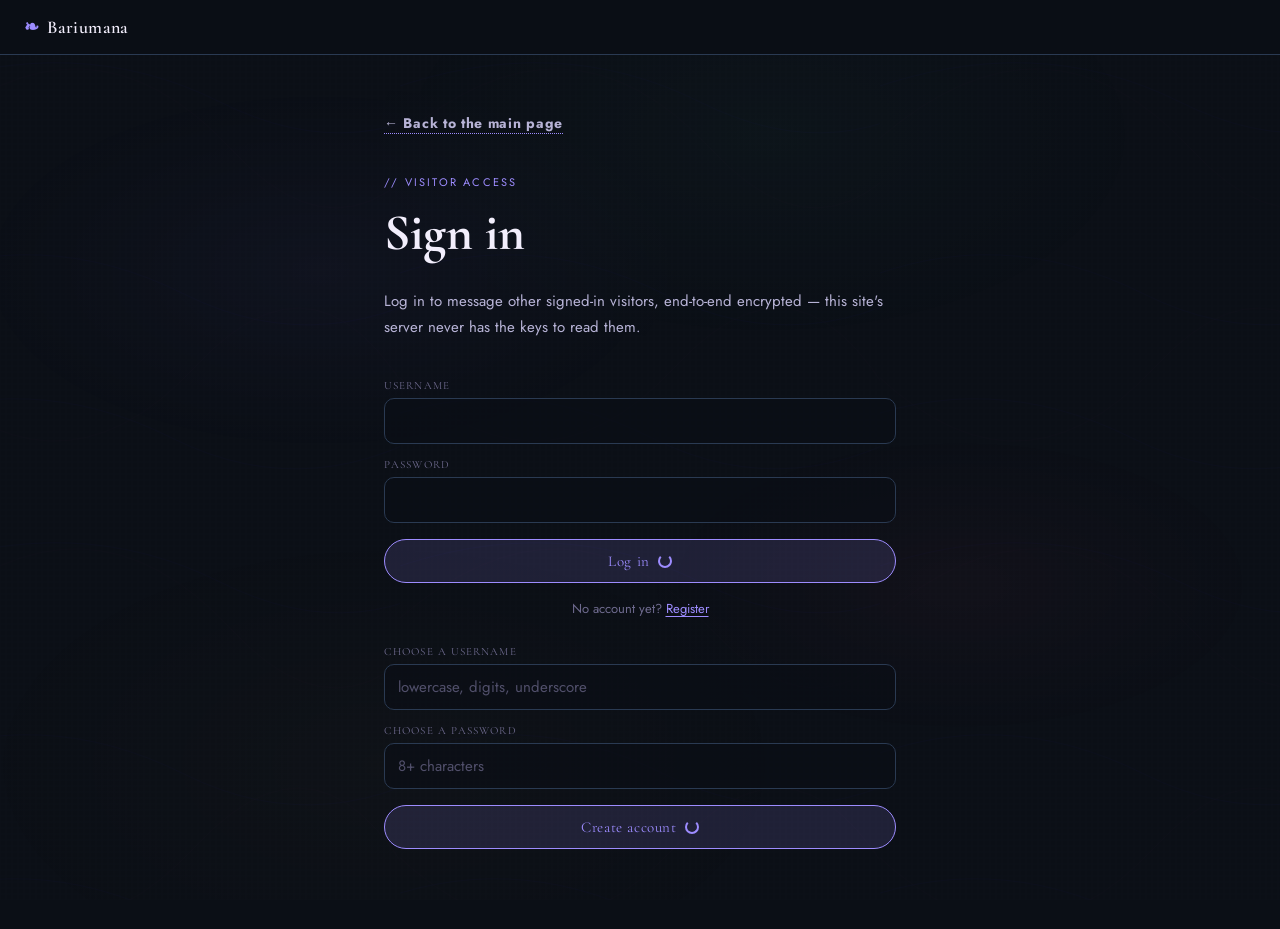
==== account/index.html @ 493b8632 "0.0.50 Substantial changes in website structure" ====
<!DOCTYPE html>
<html lang="en">
<head>
<meta charset="UTF-8">
<meta name="viewport" content="width=device-width, initial-scale=1.0">
<title>:: Account &amp; Messages — Bariumana</title>
<meta name="description" content="Sign in to send end-to-end encrypted messages on Bariumana.">
<link rel="icon" type="image/svg+xml" href="/flag.svg">
<link rel="preconnect" href="https://fonts.googleapis.com">
<link rel="preconnect" href="https://fonts.gstatic.com" crossorigin>
<link href="https://fonts.googleapis.com/css2?family=Cormorant+Garamond:ital,wght@0,400;0,500;0,600;1,400;1,500&family=Jost:ital,wght@0,300;0,400;0,500;1,300;1,400&display=swap" rel="stylesheet" media="print" onload="this.media='all'">
<noscript><link href="https://fonts.googleapis.com/css2?family=Cormorant+Garamond:ital,wght@0,400;0,500;0,600;1,400;1,500&family=Jost:ital,wght@0,300;0,400;0,500;1,300;1,400&display=swap" rel="stylesheet"></noscript>
<link rel="stylesheet" href="/style.css">
<link rel="stylesheet" href="/topic-page.css">
<link rel="stylesheet" href="account-page.css">
</head>
<body class="topic-page-body">

<header class="topic-header">
  <a href="/" class="topic-header-brand">
    <span class="brand-glyph">❧</span>
    <span class="brand-text">Bariumana</span>
  </a>
</header>

<main class="topic-page-main account-page-main">

  <a href="/" class="back-to-main-link">← Back to the main page</a>

  <div class="account-view-wrap">

    <div id="loggedOutView" class="account-view">
      <div class="account-view-head">
        <div class="content-eyebrow">// visitor access</div>
        <h1 class="topic-page-title" style="border-bottom:none;padding-bottom:0;">Sign in</h1>
        <p class="game-desc">Log in to message other signed-in visitors, end-to-end encrypted — this site's server never has the keys to read them.</p>
      </div>

      <form id="loginForm" class="account-form">
        <div class="account-field">
          <label class="account-label" for="loginUsername">Username</label>
          <input id="loginUsername" class="account-input" type="text" autocomplete="username" required>
        </div>
        <div class="account-field">
          <label class="account-label" for="loginPassword">Password</label>
          <input id="loginPassword" class="account-input" type="password" autocomplete="current-password" required>
        </div>
        <button type="submit" class="game-btn account-btn-block">
          <span class="btn-label">Log in</span>
          <span class="btn-spinner" hidden></span>
        </button>
      </form>

      <p class="account-switch">No account yet? <button id="showRegister" class="account-link">Register</button></p>

      <form id="registerForm" class="account-form" hidden>
        <div class="account-field">
          <label class="account-label" for="registerUsername">Choose a username</label>
          <input id="registerUsername" class="account-input" type="text" autocomplete="username" pattern="[a-z0-9_]{3,24}" required placeholder="lowercase, digits, underscore">
        </div>
        <div class="account-field">
          <label class="account-label" for="registerPassword">Choose a password</label>
          <input id="registerPassword" class="account-input" type="password" autocomplete="new-password" minlength="8" required placeholder="8+ characters">
        </div>
        <button type="submit" class="game-btn account-btn-block">
          <span class="btn-label">Create account</span>
          <span class="btn-spinner" hidden></span>
        </button>
      </form>
      <p class="account-switch" id="showLoginWrap" hidden>Already registered? <button id="showLogin" class="account-link">Log in</button></p>

      <p id="accountError" class="account-alert" hidden></p>
    </div>

    <div id="loggedInView" class="account-view" hidden>
      <div class="account-view-head account-view-head--row">
        <div>
          <div class="content-eyebrow">// signed in as <span id="whoami"></span></div>
          <h1 class="topic-page-title" style="border-bottom:none;padding-bottom:0;">Messages</h1>
        </div>
        <button id="logoutBtn" class="account-link account-logout">Log out</button>
      </div>

      <div class="chat-compose">
        <div class="account-field">
          <label class="account-label" for="chatTo">To</label>
          <div class="chat-to-wrap">
            <input id="chatTo" class="account-input" type="text" placeholder="their username" autocomplete="off" list="knownUsersList">
            <span id="chatToStatus" class="chat-to-status" aria-live="polite"></span>
          </div>
          <datalist id="knownUsersList"></datalist>
        </div>
        <div class="account-field">
          <label class="account-label" for="chatText">Message</label>
          <textarea id="chatText" class="account-input chat-textarea" rows="3" placeholder="Encrypted before it leaves your browser…"></textarea>
        </div>
        <button id="chatSendBtn" class="game-btn account-btn-block">
          <span class="btn-label">Send, encrypted</span>
          <span class="btn-spinner" hidden></span>
        </button>
        <p id="chatError" class="account-alert" hidden></p>
      </div>

      <div class="chat-log-wrap">
        <div class="content-eyebrow chat-log-head">
          <span>// inbox</span>
          <span id="chatLogEmpty" class="chat-log-empty-tag" hidden>nothing yet</span>
        </div>
        <ul id="chatLog" class="chat-log"></ul>
      </div>
    </div>

  </div>
</main>

<script src="/auth-chat.js" defer></script>
<script src="account-page.js" defer></script>
</body>
</html>
---- style.css ----
/* =========================================================
BARIUMANA — dreamscape index
Tokens — glacial / bioluminescent / volcanic-night palette
bg-0    #0b0f16   deep glacial night (near-black indigo)
bg-1    #121a26   frozen basalt panel
bg-2    #1a2536   raised surface / lagoon
line    #2a3a52   faint ice-vein line
iris    #9d8cff   primary accent — violet iris / bioluminescence
coral   #ff8fb1   secondary accent — volcanic coral bloom
kelp    #6fe3c4   tertiary accent — kelp / arctic teal
amber   #ffd27a   category: science — geyser amber
bloom   #ff6f9c   category: creative — deep coral bloom
ink-0   #f2eefc   moon-milk (primary text)
ink-1   #b7b3d6   dusk lilac (secondary text)
ink-2   #6f6c8c   drifting fog (muted text)
font display: 'Cormorant Garamond', Georgia, serif — soft, elongated, painterly
font body:    'Jost', 'Nunito Sans', sans-serif — airy, rounded, whispering
========================================================= */
:root {
  --bg-0: #0b0f16;
  --bg-1: #121a26;
  --bg-2: #1a2536;
  --line: #2a3a52;
  --ochre: #9d8cff;
  --rose: #ff8fb1;
  --sage: #6fe3c4;
  --gold: #ffd27a;
  --terra: #ff6f9c;
  --ink-0: #f2eefc;
  --ink-1: #b7b3d6;
  --ink-2: #6f6b8f;
  --disp: 'Cormorant Garamond', 'Playfair Display', Georgia, serif;
  --body: 'Jost', 'Nunito Sans', -apple-system, sans-serif;
}

* { box-sizing: border-box; }
html { color-scheme: dark; }
body {
  margin: 0;
  min-height: 100vh;
  background: var(--bg-0);
  color: var(--ink-0);
  font-family: var(--body);
  overflow-x: hidden;
  position: relative;
  background-image:
    radial-gradient(ellipse 60% 45% at 15% 8%, rgba(157,140,255,0.14), transparent 60%),
    radial-gradient(ellipse 55% 40% at 88% 18%, rgba(255,143,177,0.10), transparent 60%),
    radial-gradient(ellipse 80% 55% at 50% 100%, rgba(63,224,208,0.22), transparent 65%),
    radial-gradient(ellipse 60% 30% at 20% 100%, rgba(111,227,196,0.16), transparent 60%),
    radial-gradient(ellipse 60% 30% at 80% 100%, rgba(93,200,255,0.14), transparent 60%),
    url("data:image/svg+xml,%3Csvg viewBox='0 0 200 200' xmlns='http://www.w3.org/2000/svg'%3E%3Cfilter id='noiseFilter'%3E%3CfeTurbulence type='fractalNoise' baseFrequency='0.65' numOctaves='3' stitchTiles='stitch'/%3E%3C/filter%3E%3Crect width='100%25' height='100%25' filter='url(%23noiseFilter)' opacity='0.05'/%3E%3C/svg%3E");
  background-attachment: fixed;
  animation: aurora-drift 40s ease-in-out infinite alternate;
}

/* Dreamy textile texture — layered behind all content, like light
   passing through woven, embroidered cloth. Kept as separate fixed
   pseudo-elements so it never interferes with layout or interaction. */
body::before {
  content: "";
  position: fixed;
  inset: 0;
  z-index: 0;
  pointer-events: none;
  opacity: 0.5;
  mix-blend-mode: soft-light;
  background-image:
    /* woven linen threads */
    repeating-linear-gradient(90deg, rgba(242,238,252,0.05) 0px, rgba(242,238,252,0.05) 1px, transparent 1px, transparent 5px),
    repeating-linear-gradient(0deg, rgba(242,238,252,0.04) 0px, rgba(242,238,252,0.04) 1px, transparent 1px, transparent 5px),
    /* embroidered thread-like organic curves */
    url("data:image/svg+xml,%3Csvg xmlns='http://www.w3.org/2000/svg' viewBox='0 0 400 400'%3E%3Cg fill='none' stroke='%239d8cff' stroke-width='0.6' opacity='0.35'%3E%3Cpath d='M-20 60 Q100 10 220 70 T460 50'/%3E%3Cpath d='M-30 180 Q90 130 210 190 T450 170'/%3E%3Cpath d='M-10 300 Q130 250 250 310 T470 290'/%3E%3C/g%3E%3Cg fill='none' stroke='%23ff8fb1' stroke-width='0.5' opacity='0.3'%3E%3Cpath d='M-20 120 Q110 260 230 130 T440 220'/%3E%3Cpath d='M0 340 Q140 220 260 350 T480 260'/%3E%3C/g%3E%3C/svg%3E");
  background-size: 6px 6px, 6px 6px, 480px 480px;
  background-position: 0 0, 0 0, center;
}

/* soft painterly veils — like dye bleeding through fabric */
body::after {
  content: "";
  position: fixed;
  inset: 0;
  z-index: 0;
  pointer-events: none;
  opacity: 0.55;
  background-image:
    radial-gradient(ellipse 40% 30% at 25% 30%, rgba(157,140,255,0.07), transparent 70%),
    radial-gradient(ellipse 35% 25% at 75% 65%, rgba(255,111,156,0.06), transparent 70%),
    radial-gradient(ellipse 45% 35% at 60% 15%, rgba(111,227,196,0.05), transparent 70%),
    radial-gradient(ellipse 50% 40% at 30% 85%, rgba(255,210,122,0.04), transparent 70%);
  background-attachment: fixed;
  animation: veil-drift 70s ease-in-out infinite alternate;
}

@keyframes aurora-drift {
  0%   { background-position: 0% 0%, 100% 0%, 50% 100%, 0 0; }
  100% { background-position: 4% 3%, 96% 4%, 54% 96%, 0 0; }
}

@keyframes veil-drift {
  0%   { transform: translate(0%, 0%) scale(1); }
  100% { transform: translate(-2%, 2%) scale(1.04); }
}

/* ---------------------------------------------------------
Aurora Borealis Scene — stars, hill silhouette, moon, drifting
northern lights. Fixed full-viewport, sits behind all content.
--------------------------------------------------------- */
.scene {
  position: fixed;
  inset: 0;
  z-index: 0;
  overflow: hidden;
  pointer-events: none;
  contain: strict;
}

.scene .star {
  --hue: 250;
  border-radius: 50%;
  background: hsl(var(--hue), 90%, 85%);
  box-shadow: 0 0 5px 1px hsl(var(--hue), 100%, 85%);
  height: calc(var(--size, 2) * 1px);
  width: calc(var(--size, 2) * 1px);
  position: absolute;
  left: calc(var(--x, 0) * 1%);
  top: calc(var(--y, 0) * 1%);
  opacity: 0.6;
  animation: aurora-flicker calc(var(--duration, 2) * 1s) calc(var(--delay, 4) * 1s) infinite steps(1);
}

/* ---------------------------------------------------------
Bioluminescent beach — replaces the old hill silhouette with a
believable shoreline: wet sand, a curling wave edge (SVG), pale
foam lace, and glowing plankton that flicker along the waterline
the way real bioluminescent algae does when the surf disturbs it.
--------------------------------------------------------- */
/* ---------------------------------------------------------
Palm silhouettes — procedurally drawn trunk + fronds (SVG,
generated per-tree in JS), placed low along both edges so
they read against the horizon like the reference photo.
--------------------------------------------------------- */
.scene .palms {
  position: absolute;
  inset: 0;
  pointer-events: none;
}
.scene .palm {
  position: absolute;
  bottom: 20vmin;
  transform-origin: bottom center;
  opacity: 0.94;
  filter: brightness(0) saturate(100%);
}
.scene .palm svg {
  width: 100%;
  height: 100%;
  display: block;
  overflow: visible;
}

@media (max-width: 768px) {
  .scene .palm { bottom: 17vmin; opacity: 0.9; }
}

/* ---------------------------------------------------------
Ocean wave-glow — short glowing arcs drifting in the dark water
above the shoreline, echoing distant breaking bioluminescent
crests the way they read in long-exposure night photography.
--------------------------------------------------------- */
.scene .ocean-wave {
  position: absolute;
  left: calc(var(--owx, 0) * 1%);
  bottom: calc(24vmin + (var(--owy, 0) * 1vmin) + 2vmin);
  width: calc(var(--owwidth, 30) * 1%);
  height: 2px;
  border-radius: 50%;
  background: linear-gradient(90deg,
    transparent 0%,
    rgba(80,230,255,0.5) 25%,
    rgba(130,255,230,0.75) 50%,
    rgba(80,230,255,0.45) 75%,
    transparent 100%);
  filter: blur(2px);
  opacity: 0;
  animation: ocean-wave-roll calc(var(--owduration, 7) * 1s) ease-in calc(var(--owdelay, 0) * 1s) infinite;
}

@keyframes ocean-wave-roll {
  0%   { opacity: 0; transform: translateY(-6px) scaleX(0.85); }
  10%  { opacity: 0.85; }
  55%  { opacity: 0.55; }
  100% { opacity: 0; transform: translateY(8px) scaleX(1.05); }
}

@media (prefers-reduced-motion: reduce) {
  .scene .ocean-wave { animation: none; opacity: 0.4; }
}

.scene .beach {
  position: absolute;
  left: 0;
  right: 0;
  bottom: -2vmin;
  height: 24vmin;
  min-height: 130px;
}

/* dry-to-wet sand gradient, faintly warm so it reads as sand and
   not just "dark", with a cool waterline where it meets the surf */
.scene .beach-sand {
  position: absolute;
  inset: 0;
  background:
    linear-gradient(180deg,
      transparent 0%,
      rgba(20,26,24,0.55) 22%,
      rgba(18,24,22,0.88) 55%,
      rgba(12,17,18,0.97) 100%),
    linear-gradient(180deg,
      rgba(80,70,55,0.10) 0%,
      rgba(50,46,40,0.06) 30%,
      transparent 60%);
}

/* the curling wave edge itself, drawn as a wavy SVG line so it has
   an actual natural silhouette rather than a straight gradient band */
.scene .beach-wave {
  position: absolute;
  left: -2%;
  right: -2%;
  top: 8vmin;
  height: 9vmin;
  min-height: 46px;
}
.scene .beach-wave svg {
  width: 100%;
  height: 100%;
  display: block;
}

/* soft glow sitting right along the waterline — where bioluminescence
   concentrates as waves break and agitate the plankton */
.scene .beach-glow {
  position: absolute;
  left: -5%;
  right: -5%;
  top: 9.5vmin;
  height: 8vmin;
  background:
    radial-gradient(ellipse 18% 100% at 10% 40%, rgba(80,255,220,0.30), transparent 75%),
    radial-gradient(ellipse 22% 100% at 32% 55%, rgba(60,235,255,0.24), transparent 75%),
    radial-gradient(ellipse 16% 100% at 52% 35%, rgba(110,255,210,0.28), transparent 75%),
    radial-gradient(ellipse 20% 100% at 70% 50%, rgba(60,220,255,0.22), transparent 75%),
    radial-gradient(ellipse 18% 100% at 90% 40%, rgba(90,255,225,0.26), transparent 75%);
  filter: blur(5px);
  mix-blend-mode: screen;
  animation: surf-breathe 6s ease-in-out infinite alternate;
}

@keyframes surf-breathe {
  0%   { opacity: 0.55; transform: translateX(0) scaleY(1); }
  100% { opacity: 0.95; transform: translateX(1.5%) scaleY(1.15); }
}

/* individual glowing plankton flecks, scattered near the waterline.
   Each one gets randomized position/size/timing from JS so the
   sparkle pattern feels organic rather than tiled. */
.scene .plankton {
  position: absolute;
  left: calc(var(--px, 50) * 1%);
  top: calc(var(--py, 50) * 1%);
  width: calc(var(--psize, 2) * 1px);
  height: calc(var(--psize, 2) * 1px);
  border-radius: 50%;
  background: hsl(var(--phue, 165), 100%, 78%);
  box-shadow: 0 0 6px 1.5px hsla(var(--phue, 165), 100%, 70%, 0.9);
  opacity: 0;
  animation: plankton-glow calc(var(--pduration, 3) * 1s) ease-in-out calc(var(--pdelay, 0) * 1s) infinite;
  will-change: opacity, transform;
}

@keyframes plankton-glow {
  0%, 100% { opacity: 0; transform: scale(0.6); }
  15% { opacity: 0; }
  30% { opacity: var(--ppeak, 0.9); transform: scale(1); }
  55% { opacity: calc(var(--ppeak, 0.9) * 0.55); transform: scale(0.85); }
  75% { opacity: 0; transform: scale(0.6); }
}

/* faint receding foam lace, a second thin wavy line above the main
   wave edge, for the lacy trailing edge real surf leaves on sand */
.scene .beach-foam {
  position: absolute;
  left: -2%;
  right: -2%;
  top: 6.2vmin;
  height: 4vmin;
  min-height: 22px;
  opacity: 0.5;
}
.scene .beach-foam svg { width: 100%; height: 100%; display: block; }

@media (prefers-reduced-motion: reduce) {
  .scene .beach-glow { animation: none; opacity: 0.75; }
  .scene .plankton { animation: none; opacity: var(--ppeak, 0.6); }
}

@media (max-width: 768px) {
  .scene .beach { height: 20vmin; }
  .scene .beach-glow { filter: blur(3px); }
}

.scene .moon {
  height: 11vmin;
  width: 11vmin;
  max-height: 84px;
  max-width: 84px;
  min-height: 52px;
  min-width: 52px;
  position: absolute;
  left: 8vmin;
  top: 8vmin;
  border-radius: 50%;
  /* natural cratered moon, drawn with layered radial-gradients
     (no image request — keeps this scene dependency-free & fast) */
  background:
    radial-gradient(circle at 34% 30%, rgba(255,255,255,0.55) 0%, transparent 5%),
    radial-gradient(circle at 62% 44%, rgba(0,0,0,0.16) 0%, transparent 8%),
    radial-gradient(circle at 44% 62%, rgba(0,0,0,0.14) 0%, transparent 7%),
    radial-gradient(circle at 70% 66%, rgba(0,0,0,0.12) 0%, transparent 6%),
    radial-gradient(circle at 28% 55%, rgba(0,0,0,0.10) 0%, transparent 5%),
    radial-gradient(circle at 55% 22%, rgba(0,0,0,0.10) 0%, transparent 4%),
    radial-gradient(circle at 38% 38%, #f5f1ec 0%, #d8d2c6 55%, #b9b2a4 100%);
  box-shadow: 0 0 26px 6px rgba(245,241,236,0.22);
  opacity: 0.92;
}

.scene .lights {
  width: 200vmax;
  height: 100vmax;
  position: absolute;
  left: 50%;
  top: 0;
  transform: translate(-20%, -55%) rotate(30deg);
  display: flex;
  filter: blur(60px);
}

.scene .light {
  flex: 1;
  --color-one: hsla(var(--hue-1), 100%, 60%, var(--alpha-1));
  --color-two: hsla(var(--hue-2), 100%, 60%, var(--alpha-2));
  --color-three: hsla(var(--hue-3), 100%, 60%, var(--alpha-3));
  --up: calc(var(--y, 10) * 2vmax);
  --left: calc(var(--x, 2) * 2vmax);
  background-image: linear-gradient(0deg,
    transparent,
    var(--color-one) 10%,
    transparent,
    var(--color-two) 40%,
    transparent,
    var(--color-three) 60%);
  background-size: 100% 40vmax;
  background-position: center bottom;
  background-repeat: no-repeat;
  transform: translate(var(--left), var(--up)) scale(1);
  animation: aurora-shift calc(var(--duration, 8) * 1s) calc(var(--delay, 0) * -1s) infinite ease;
}

@keyframes aurora-shift {
  50% { transform: translate(0, 0) scale(1); }
}

@keyframes aurora-flicker {
  0%, 50%, 100% { transform: scale(1); }
  25% { transform: scale(0); }
}

/* ---------------------------------------------------------
Meteors — colorful, random-angle streaks that occasionally
cross the scene. Each one gets its own hue, angle, length,
speed and starting position via inline custom properties set
in JS (see spawnMeteor in script.js). */
.scene .meteor {
  position: absolute;
  top: calc(var(--my, 0) * 1%);
  left: calc(var(--mx, 0) * 1%);
  width: calc(var(--mlen, 140) * 1px);
  height: 2px;
  border-radius: 999px;
  background: linear-gradient(90deg,
    hsla(var(--mhue, 250), 95%, 75%, 0) 0%,
    hsla(var(--mhue, 250), 95%, 75%, 0.85) 55%,
    hsl(var(--mhue, 250), 100%, 88%) 100%);
  box-shadow: 0 0 6px 1px hsla(var(--mhue, 250), 100%, 75%, 0.55);
  transform: rotate(calc(var(--mangle, 35) * 1deg)) scaleX(0);
  transform-origin: right center;
  opacity: 0;
  animation: meteor-streak calc(var(--mduration, 1.4) * 1s) linear 1;
  will-change: transform, opacity;
}

.scene .meteor::after {
  content: "";
  position: absolute;
  right: 0;
  top: 50%;
  width: 4px;
  height: 4px;
  transform: translateY(-50%);
  border-radius: 50%;
  background: hsl(var(--mhue, 250), 100%, 90%);
  box-shadow: 0 0 8px 2px hsla(var(--mhue, 250), 100%, 80%, 0.9);
}

@keyframes meteor-streak {
  0%   { opacity: 0; transform: rotate(calc(var(--mangle, 35) * 1deg)) scaleX(0) translateX(0); }
  6%   { opacity: 1; }
  40%  { opacity: 1; transform: rotate(calc(var(--mangle, 35) * 1deg)) scaleX(1) translateX(calc(var(--mtravel, 60) * 1px)); }
  60%  { opacity: 0; transform: rotate(calc(var(--mangle, 35) * 1deg)) scaleX(1) translateX(calc((var(--mtravel, 60) + 50) * 1px)); }
  100% { opacity: 0; transform: rotate(calc(var(--mangle, 35) * 1deg)) scaleX(1) translateX(calc((var(--mtravel, 60) + 50) * 1px)); }
}

@media (prefers-reduced-motion: reduce) {
  .scene .meteor { display: none; }
}

@media (max-width: 768px) {
  .scene .moon { height: 9vmin; width: 9vmin; }
  .scene .lights { filter: blur(28px); }
  .scene .meteor { width: calc(var(--mlen, 140) * 0.7px); }
  /* lighter blur budget on phones: same shapes, cheaper GPU compositing */
  body::before, body::after { opacity: 0.35; }
}

/* keep real content above the texture layers */
.topbar, .nav-panel, .nav-scrim, main, .journal-log,
.oracle-wrap, .oracle-panel, .game-fab, .game-modal,
.content-scrim, .game-hud { position: relative; z-index: 1; }

::selection { background: var(--rose); color: var(--bg-0); }
a { color: var(--ochre); text-decoration: none; border-bottom: 1px dotted var(--ochre); transition: color 0.2s; }
a:hover { color: var(--gold); border-bottom: 1px solid var(--gold); }
button { font-family: inherit; cursor: pointer; }
:focus-visible {
  outline: 2px solid var(--ochre);
  outline-offset: 2px;
}

@media (prefers-reduced-motion: reduce){
  *, *::before, *::after {
    animation-duration: 0.01ms !important;
    animation-iteration-count: 1 !important;
    transition-duration: 0.01ms !important;
    scroll-behavior: auto !important;
  }
}

/* Remove tech scanlines and vignette */
.scanlines, .vignette { display: none; }

/* Elegant Topbar */
.back-to-main-link {
  display: inline-block;
  color: var(--ink-1);
  text-decoration: none;
  font-family: var(--body);
  font-weight: 700;
  font-size: 14px;
  letter-spacing: 0.05em;
}
.back-to-main-link:hover { color: var(--ochre); }
.topbar {
  position: fixed; top: 0; left: 0; right: 0; z-index: 200;
  display: flex; align-items: center;
  padding: 18px 24px;
  background: linear-gradient(to bottom, rgba(11,15,22,0.95), rgba(11,15,22,0));
  pointer-events: none;
}
.topbar > * { pointer-events: auto; }

/* brand fixed on the left, player truly centered in the viewport
   (absolute + translate so it's independent of brand/menu widths),
   menu toggle pinned to the right */
.brand { flex: 0 0 auto; }
.account-topbar-btn { flex: 0 0 auto; }
.player {
  position: absolute;
  left: 50%;
  top: 18px;
  transform: translateX(-50%);
}
.menu-toggle { flex: 0 0 auto; margin-left: auto; }

.menu-toggle {
  width: 42px; height: 42px;
  display: flex; flex-direction: column; align-items: center; justify-content: center; gap: 6px;
  background: rgba(18,26,38,0.75);
  border: 1px solid var(--line);
  border-radius: 50%; /* Circular, like a wax seal or button */
  transition: all 0.3s ease;
}
.menu-toggle:hover { background: var(--bg-2); border-color: var(--ochre); }
.menu-toggle span {
  width: 18px; height: 1.5px; background: var(--ink-0);
  transition: transform .3s ease, opacity .3s ease;
}
.menu-toggle[aria-expanded="true"] span:nth-child(1){ transform:translateY(7.5px) rotate(45deg); }
.menu-toggle[aria-expanded="true"] span:nth-child(2){ opacity:0; }
.menu-toggle[aria-expanded="true"] span:nth-child(3){ transform:translateY(-7.5px) rotate(-45deg); }

.brand {
  display: flex; align-items: center; gap: 9px;
  font-family: var(--disp); font-weight: 600;
  letter-spacing: .06em; font-size: 21px;
  color: var(--ink-0);
  margin-right: auto;
  font-style: italic;
  text-shadow: 0 0 18px rgba(157,140,255,0.35);
}
.brand-glyph {
  color: var(--terra); font-style: normal;
  animation: glyph-breathe 5s ease-in-out infinite;
}
@keyframes glyph-breathe {
  0%, 100% { opacity: .75; filter: drop-shadow(0 0 3px rgba(255,111,156,0.3)); }
  50% { opacity: 1; filter: drop-shadow(0 0 9px rgba(255,111,156,0.65)); }
}
.brand-cursor { display: none; }
.brand-flag {
  width: 66px; height: 42px;
  object-fit: cover;
  border: 1px solid rgba(242,238,252,0.25);
  border-radius: 5px;
  flex-shrink: 0;
  box-shadow: 0 0 10px rgba(157,140,255,0.35);
}

/* Account/login icon — sits in the topbar, left of the brand mark on
   desktop. Kept as a topbar sibling (not nested inside .brand) so it
   stays visible even when .brand itself is hidden on small screens. */
.account-topbar-btn {
  position: relative;
  width: 38px;
  height: 38px;
  border-radius: 50%;
  background: rgba(18,26,38,0.78);
  border: 1px solid var(--line);
  border-bottom: 1px solid var(--line);
  color: var(--ochre);
  display: flex;
  align-items: center;
  justify-content: center;
  margin-right: 14px;
  backdrop-filter: blur(8px);
  transition: transform .25s ease, border-color .25s ease, background .25s ease;
}
.account-topbar-btn:hover {
  border-color: var(--ochre);
  background: var(--bg-2);
  transform: translateY(-1px) scale(1.05);
}
.account-topbar-btn .account-fab-icon { width: 19px; height: 19px; }
.account-topbar-btn .account-dot {
  position: absolute;
  top: 4px; right: 4px;
  width: 9px; height: 9px;
  border-radius: 50%;
  background: var(--terra, #ff6f6f);
  box-shadow: 0 0 6px 1px rgba(255,111,111,0.7);
}

/* Audio Player - Museum Guide / Hi-Fi aesthetic */
/* -------------------- player -------------------- */
.player {
  display: flex;
  flex-direction: column;
  gap: 6px;
  background: rgba(18, 26, 38, 0.72);
  border: 1px solid rgba(157,140,255,0.18);
  border-radius: 20px;
  padding: 10px 16px;
  backdrop-filter: blur(14px) saturate(140%);
  max-width: min(65vw, 440px);
  box-shadow: 0 4px 26px rgba(0, 0, 0, 0.45), inset 0 0 20px rgba(157,140,255,0.05);
}

.player-row {
  display: flex;
  align-items: center;
  gap: 10px;
}

.player-controls {
  display: flex;
  align-items: center;
  gap: 4px;
  flex-shrink: 0;
}

.player-btn {
  width: 30px;
  height: 30px;
  flex: none;
  border-radius: 50%;
  border: 1px solid var(--line);
  background: transparent;
  color: var(--ink-1);
  font-size: 12px;
  display: flex;
  align-items: center;
  justify-content: center;
  transition: all 0.2s;
  padding: 0;
}

.player-btn:hover {
  background: rgba(157, 140, 255, 0.12);
  border-color: var(--ochre);
  color: var(--ochre);
}

.player-btn:disabled {
  opacity: 0.3;
  cursor: not-allowed;
}

#playBtn {
  border-color: var(--ochre);
  color: var(--ochre);
  background: rgba(157, 140, 255, 0.10);
}
#playBtn:hover { background: rgba(157, 140, 255, 0.20); }

#shuffleBtn.is-active {
  color: var(--terra);
  border-color: var(--terra);
}

.player-title-btn {
  display: flex;
  align-items: center;
  gap: 6px;
  width: 100%;
  max-width: 100%;
  background: none;
  border: none;
  padding: 0 0 6px;
  margin: 0;
  cursor: pointer;
  text-align: left;
  border-bottom: 1px solid rgba(157,140,255,0.14);
}

.player-title-btn:hover .player-title { color: var(--ochre); }
.player-title-btn:hover .player-title-caret { color: var(--ochre); }

.player-title {
  font-size: 11px;
  letter-spacing: 0.03em;
  color: var(--ink-1);
  white-space: normal;
  overflow-wrap: break-word;
  word-break: break-word;
  font-family: var(--body);
  line-height: 1.35;
  flex: 1 1 auto;
  min-width: 0;
}

.player-title.is-buffering::after {
  content: " · buffering…";
  color: var(--ink-2);
  font-style: italic;
}

.player-title-caret {
  flex: none;
  font-size: 10px;
  color: var(--ink-2);
  transition: color 0.2s;
}

.player-bar {
  height: 4px;
  background: var(--line);
  border-radius: 2px;
  overflow: hidden;
  cursor: pointer;
  position: relative;
  width: 100%;
}

.player-bar-buffered {
  height: 100%;
  width: 0%;
  background: rgba(242, 238, 252, 0.15);
  position: absolute;
  left: 0;
  top: 0;
  pointer-events: none;
  z-index: 1;
}

.player-bar-fill {
  height: 100%;
  width: 0%;
  background: var(--ochre);
  box-shadow: 0 0 4px var(--ochre);
  pointer-events: none;
  position: absolute;
  left: 0;
  top: 0;
  z-index: 2;
}

.player-times {
  display: flex;
  justify-content: space-between;
  font-size: 9px;
  color: var(--ink-2);
  letter-spacing: 0.03em;
  font-family: var(--body);
}

/* Radio mode: no meaningful elapsed time, so hide the 0:00 readout and
   the (non-functional) progress bar, and highlight the LIVE indicator. */
.player.is-radio-mode .player-bar,
.player.is-radio-mode #timeCurrent {
  display: none;
}
.player.is-radio-mode .player-times {
  justify-content: flex-end;
}
.player.is-radio-mode #timeDuration {
  color: var(--terra);
  font-weight: 700;
}

.player-extras {
  display: flex;
  align-items: center;
  gap: 8px;
  flex-shrink: 0;
}

.player-mode-switch {
  position: relative;
  width: 56px;
  height: 26px;
  flex: none;
  border-radius: 14px;
  border: 1px solid var(--line);
  background: rgba(11,15,22,0.5);
  display: flex;
  align-items: center;
  justify-content: space-between;
  padding: 0 5px;
  transition: border-color 0.25s ease, background 0.25s ease;
}

.player-mode-switch:hover { border-color: var(--ochre); }

.player-mode-switch .mode-icon {
  font-size: 10px;
  line-height: 1;
  position: relative;
  z-index: 1;
  filter: grayscale(1) brightness(1.6);
  opacity: 0.55;
  transition: opacity 0.25s ease, filter 0.25s ease;
}

.player-mode-switch .mode-icon--music { opacity: 0.95; filter: none; }

.player-mode-switch.is-radio .mode-icon--music { opacity: 0.55; filter: grayscale(1) brightness(1.6); }
.player-mode-switch.is-radio .mode-icon--radio { opacity: 0.95; filter: none; }

.player-mode-switch .mode-knob {
  position: absolute;
  top: 2px;
  left: 2px;
  width: 20px;
  height: 20px;
  border-radius: 50%;
  background: var(--ochre);
  box-shadow: 0 0 8px rgba(157,140,255,0.55);
  transition: transform 0.28s cubic-bezier(.4,1.4,.6,1), background 0.25s ease, box-shadow 0.25s ease;
}

.player-mode-switch.is-radio .mode-knob {
  transform: translateX(30px);
  background: var(--rose);
  box-shadow: 0 0 8px rgba(255,143,177,0.55);
}

.player-volume {
  width: 60px;
  accent-color: var(--ochre);
  cursor: pointer;
}

.source-picker-scrim {
  position: fixed;
  inset: 0;
  z-index: 500;
  background: rgba(6,8,14,0.65);
  backdrop-filter: blur(4px);
}
.source-picker-scrim[hidden] { display: none; }

.source-picker-popup {
  position: fixed;
  left: 50%;
  bottom: 0;
  transform: translateX(-50%);
  z-index: 501;
  width: min(420px, 100vw);
  max-height: 60vh;
  overflow-y: auto;
  background: var(--bg-1);
  border: 1px solid var(--line);
  border-bottom: none;
  border-radius: 16px 16px 0 0;
  box-shadow: 0 -10px 40px rgba(0,0,0,0.5);
  padding: 10px 0 max(10px, env(safe-area-inset-bottom));
}
.source-picker-popup[hidden] { display: none; }

.source-picker-item {
  display: block;
  width: 100%;
  text-align: left;
  background: none;
  border: none;
  border-bottom: 1px solid var(--line);
  color: var(--ink-1);
  font-family: var(--body);
  font-size: 14px;
  padding: 13px 20px;
}
.source-picker-item:last-child { border-bottom: none; }
.source-picker-item:hover,
.source-picker-item:active {
  background: rgba(157, 140, 255, 0.1);
  color: var(--ink-0);
}
.source-picker-item[aria-selected="true"] {
  color: var(--ochre);
  font-weight: 600;
}

/* Mobile: dedicated compact media bar, replaces the topbar entirely on small screens */
@media (max-width: 768px) {
  .topbar {
    padding: 0;
    background: rgba(11, 15, 22, 0.97);
    backdrop-filter: blur(10px);
    border-bottom: 1px solid var(--line);
  }

  .brand { display: none; }

  .account-topbar-btn {
    position: absolute;
    top: 10px;
    left: 10px;
    z-index: 2;
    width: 34px;
    height: 34px;
    margin-right: 0;
  }
  .account-topbar-btn .account-fab-icon { width: 17px; height: 17px; }

  .menu-toggle {
    position: absolute;
    top: 10px;
    right: 10px;
    z-index: 2;
    width: 36px;
    height: 36px;
  }

  .player {
    position: static;
    transform: none;
    width: 100%;
    max-width: 100%;
    border-radius: 0;
    border: none;
    box-shadow: none;
    padding: 10px 56px 10px 56px;
  }

  .player-row {
    flex-wrap: wrap;
  }

  .player-volume {
    display: none; /* system volume is used on mobile; keeps the bar uncluttered */
  }

  /* Mobile topbar wraps to multiple rows (brand hidden, player stacks),
     so it's taller than the desktop 120px allows for — push the
     full-page topic view down further to clear it. */
  #fullTopicContainer {
    padding-top: 170px !important;
  }
}

@media (max-width: 420px) {
  .player-btn {
    width: 28px;
    height: 28px;
    font-size: 10px;
  }

  .player-mode-switch {
    width: 48px;
    height: 24px;
  }
  .player-mode-switch .mode-knob { width: 18px; height: 18px; }
  .player-mode-switch.is-radio .mode-knob { transform: translateX(24px); }

  .player-title {
    font-size: 10px;
  }

  .player-times {
    font-size: 8px;
  }
}

/* Nav Panel - Sketchbook / Ledger
   Opens from the right. Kept deliberately cheap to render:
   no backdrop-filter, no animated box-shadow, GPU-friendly
   transform-only transition, will-change hints while open. */
.nav-panel {
  position: fixed; top: 0; right: 0; bottom: 0; z-index: 300;
  width: min(80vw, 320px);
  background: var(--bg-1);
  border-left: 1px solid var(--line);
  transform: translateX(100%);
  transition: transform .28s ease-out;
  display: flex; flex-direction: column;
  padding: 80px 0 20px;
  contain: layout paint style;
}
.nav-panel.open { transform: translateX(0); will-change: transform; }
.nav-panel-head {
  padding: 0 24px 16px; font-family: var(--disp); font-size: 14px; letter-spacing: .1em;
  color: var(--ink-2); text-transform: uppercase;
  border-bottom: 1px solid var(--line); margin-bottom: 12px;
  font-style: italic;
}
.nav-list { list-style: none; margin: 0; padding: 0; overflow-y: auto; }
.nav-list li { border-bottom: 1px solid rgba(42,58,82,0.4); }
.nav-list button {
  width: 100%; text-align: left; background: none; border: none;
  color: var(--ink-0); font-family: var(--disp); font-size: 16px;
  letter-spacing: .02em; padding: 16px 24px; display: flex; align-items: center; gap: 12px;
  transition: background .15s, color .15s;
}
.nav-list button::before {
  content: "❧"; color: var(--ink-2); font-size: 14px;
}
.nav-list button:hover, .nav-list button:focus-visible {
  background: rgba(157,140,255,0.10); color: var(--ochre);
}
.nav-list button:hover::before { color: var(--terra); }
.nav-panel-foot {
  padding: 16px 24px 0; font-size: 11px; color: var(--ink-2); letter-spacing: .1em;
  font-family: var(--body);
}
.nav-scrim {
  position: fixed; inset: 0; z-index: 290; background: rgba(0,0,0,0.45);
  opacity: 0; pointer-events: none; transition: opacity .2s;
  /* no backdrop-filter: blurring the whole viewport every frame is
     the main cause of jank on phones during the slide-in */
}
.nav-scrim.show { opacity: 1; pointer-events: auto; }

/* Graph Section - Constellation / Mobile */
.graph-section {
  position: relative;
  width: 100vw; height: 100vh;
}
#graph { width: 100%; height: 100%; display: block; }
.graph-hint {
  position: fixed; bottom: 20px; left: 50%; transform: translateX(-50%);
  font-family: var(--disp); font-size: 12px; letter-spacing: .1em; color: var(--ink-2);
  text-transform: none; z-index: 60; pointer-events: none;
  text-align: center; font-style: italic;
}
@media (max-width:640px){ .graph-hint{ display:none; } }

/* Node hover tooltip — a small floating "cloud" preview shown on
   hover/focus of a graph node. Clicking the node navigates to its
   own page; this is preview-only and never intercepts the click. */
.node-tooltip {
  position: absolute;
  top: 0; left: 0;
  z-index: 40;
  pointer-events: none;
  max-width: 220px;
  padding: 10px 14px;
  border-radius: 14px;
  background: rgba(18,26,38,0.92);
  border: 1px solid var(--line);
  backdrop-filter: blur(8px);
  box-shadow: 0 8px 24px rgba(0,0,0,0.35);
  transition: opacity .12s ease;
}
.node-tooltip::after {
  content: '';
  position: absolute;
  bottom: -6px; left: 22px;
  width: 12px; height: 12px;
  background: rgba(18,26,38,0.92);
  border: 1px solid var(--line);
  border-top: none;
  border-left: none;
  transform: rotate(45deg);
  border-radius: 0 0 3px 0;
}
.node-tooltip-category {
  font-family: var(--body);
  font-size: 10px;
  letter-spacing: 0.08em;
  text-transform: uppercase;
  margin-bottom: 4px;
}
.node-tooltip-name {
  font-family: var(--disp);
  font-size: 16px;
  font-weight: 600;
  color: var(--ink-0);
  line-height: 1.25;
}
@media (max-width:640px){ .node-tooltip{ display:none; } }
.node-label {
  font-family: var(--disp); font-size: 12px; fill: var(--ink-1);
  pointer-events: none; letter-spacing: .03em;
  text-transform: none;
  font-style: italic;
}
.node circle {
  cursor: pointer;
  transition: all 0.35s ease;
  animation: node-pulse 6s ease-in-out infinite;
}
.node:nth-of-type(2n) circle { animation-delay: -2s; }
.node:nth-of-type(3n) circle { animation-delay: -4s; }
@keyframes node-pulse {
  0%, 100% { filter: drop-shadow(0 0 4px currentColor) drop-shadow(0 4px 6px rgba(0,0,0,0.4)); }
  50% { filter: drop-shadow(0 0 11px currentColor) drop-shadow(0 4px 6px rgba(0,0,0,0.4)); }
}
.node:hover .node-label { fill: var(--ink-0); font-weight: 600; }

/* Constellation Draw — colorful trail left behind as the player drags
   a line from node to node. Segments fade out slowly after a round. */
.game-trail-segment,
.game-trail-live {
  stroke-width: 2.5px;
  stroke-linecap: round;
  pointer-events: none;
}
.game-trail-live { stroke-dasharray: 1 0; }

/* Content Panel - Gallery Placard / Art Book */
.content-scrim {
  position: fixed; inset: 0; z-index: 400; background: rgba(6,8,14,0.65);
  backdrop-filter: blur(4px);
  opacity: 0; pointer-events: none; transition: opacity .3s;
}
.content-scrim.show { opacity: 1; pointer-events: auto; }
.content-panel {
  position: fixed; z-index: 410;
  top: 8vh; left: 50%; transform: translate(-50%, 20px);
  width: min(720px, 92vw); max-height: 84vh;
  background: var(--bg-1);
  border: 1px solid var(--line);
  box-shadow: 0 20px 60px rgba(0,0,0,0.5), 0 0 0 1px rgba(157,140,255,0.14);
  opacity: 0; pointer-events: none;
  transition: opacity .3s ease, transform .3s ease;
  overflow: hidden;
  border-radius: 4px;
}
.content-panel.show { opacity: 1; pointer-events: auto; transform: translate(-50%, 0); }
.content-panel-inner {
  padding: 50px 40px 40px;
  max-height: 84vh; overflow-y: auto;
}
.close-btn {
  position: absolute; top: 16px; right: 16px;
  width: 32px; height: 32px; border-radius: 50%;
  background: var(--bg-2); border: 1px solid var(--line); color: var(--ink-1);
  font-family: var(--disp); font-size: 16px;
}
.close-btn:hover { color: var(--terra); border-color: var(--terra); }
.content-eyebrow {
  font-family: var(--body);
  font-size: 11px; letter-spacing: .2em; text-transform: uppercase;
  color: var(--ochre); margin-bottom: 12px;
}
#contentTitle {
  font-family: var(--disp); font-weight: 700; font-size: clamp(26px,4vw,38px);
  margin: 0 0 24px; letter-spacing: .01em;
  border-bottom: 1px solid var(--line); padding-bottom: 20px;
  color: var(--ink-0);
}
.content-body { color: var(--ink-1); line-height: 1.8; font-size: 16px; }
.content-body p { margin: 0 0 18px; }
.content-body ul { margin: 0 0 18px; padding-left: 24px; }
.content-body li { margin-bottom: 8px; }
.content-body code {
  background: var(--bg-2); color: var(--ochre); padding: 2px 6px; border-radius: 3px; font-size: 0.9em;
  font-family: monospace;
}
.content-body .hint { color: var(--ink-2); font-size: 13px; font-style: italic; }

/* Media blocks — images/audio/video inserted via mediaTag() */
.content-body .media-figure {
  margin: 0 0 22px; padding: 0;
}
.content-body .media-figure img,
.content-body .media-figure video {
  display: block; width: 100%; height: auto;
  border-radius: 6px; border: 1px solid var(--line);
}
.content-body .media-figure audio {
  display: block; width: 100%;
}
.content-body .media-figure figcaption {
  margin-top: 8px; font-size: 13px; color: var(--ink-2); font-style: italic;
}

/* Journal - Sketchbook Ledger */
.journal-log {
  position: fixed; right: 0; top: 0; bottom: 0; z-index: 100;
  width: 280px;
  background: linear-gradient(to left, rgba(11,15,22,0.95), rgba(11,15,22,0.6) 85%, transparent);
  padding: 80px 20px 20px 30px;
  display: flex; flex-direction: column;
  pointer-events: none;
}
.journal-log-head {
  font-family: var(--disp); font-size: 14px; letter-spacing: .1em; text-transform: uppercase;
  color: var(--ink-2); margin-bottom: 16px; display: flex; align-items: center; gap: 8px;
  font-style: italic;
}
.journal-dot {
  width: 8px; height: 8px; border-radius: 50%; background: var(--sage);
  box-shadow: 0 0 8px var(--sage); animation: pulse 3s ease-in-out infinite;
}
@keyframes pulse { 50% { opacity: .4; } }
.journal-list {
  list-style: none; margin: 0; padding: 0;
  overflow-y: auto; pointer-events: auto;
  mask-image: linear-gradient(to bottom, black 80%, transparent 100%);
}
.journal-list li {
  border-left: 1px solid var(--line);
  padding: 0 0 20px 16px; margin-bottom: 4px; position: relative;
}
.journal-list li::before {
  content: ""; position: absolute; left: -4px; top: 6px;
  width: 7px; height: 7px; border-radius: 50%;
  background: var(--bg-0); border: 1px solid var(--ochre);
}
.journal-date { font-family: var(--body); font-size: 10px; color: var(--ink-2); letter-spacing: .1em; text-transform: uppercase; }
.journal-title {
  font-family: var(--disp); font-size: 15px; color: var(--ink-0);
  margin: 4px 0 6px; text-transform: none; font-weight: 600;
}
.journal-text { font-family: var(--body); font-size: 13px; color: var(--ink-1); line-height: 1.6; font-style: italic; }

.journal-locked {
  border-left: 1px dashed var(--line) !important;
  padding: 0 0 10px 16px !important;
}
.journal-locked-text {
  font-family: var(--body); font-size: 12.5px; color: var(--ink-2);
  font-style: italic; letter-spacing: .01em;
}

@media (max-width:900px){ .journal-log{ display:none; } }

/* ---------------------------------------------------------
The Oracle — a hidden terminal, opened from the corner prompt
--------------------------------------------------------- */
.oracle-wrap {
  position: fixed; bottom: 14px; left: 20px; z-index: 260;
}
.oracle-trigger {
  background: none; border: none; padding: 4px 2px;
  font-family: var(--disp); font-style: italic; font-size: 12px;
  letter-spacing: .05em; color: var(--ink-2);
  display: flex; align-items: baseline; gap: 2px;
  transition: color .2s ease;
}
.oracle-trigger:hover, .oracle-trigger:focus-visible { color: var(--ochre); }
.oracle-caret {
  color: var(--ochre); font-style: normal;
  animation: oracle-blink 1.1s steps(1) infinite;
}
@keyframes oracle-blink { 50% { opacity: 0; } }

.oracle-hint {
  position: absolute; bottom: 26px; left: 0;
  background: var(--bg-2); border: 1px solid var(--line);
  color: var(--ink-1); font-family: var(--body); font-size: 11px;
  letter-spacing: .03em; white-space: nowrap;
  padding: 6px 10px; border-radius: 6px;
  opacity: 0; transform: translateY(4px);
  pointer-events: none; transition: opacity .2s ease, transform .2s ease;
  box-shadow: 0 4px 14px rgba(0,0,0,0.35);
}
.oracle-trigger:hover + .oracle-hint,
.oracle-trigger:focus-visible + .oracle-hint {
  opacity: 1; transform: translateY(0);
}

.oracle-panel {
  position: fixed; bottom: 14px; left: 20px; z-index: 270;
  width: min(420px, 92vw);
  max-height: 56vh;
  background: #070a11;
  border: 1px solid var(--line);
  border-radius: 8px;
  box-shadow: 0 20px 60px rgba(0,0,0,0.5), 0 0 0 1px rgba(157,140,255,0.10);
  display: flex; flex-direction: column;
  opacity: 0; transform: translateY(10px) scale(0.98);
  pointer-events: none;
  transition: opacity .2s ease, transform .2s ease;
  overflow: hidden;
}
.oracle-panel.show { opacity: 1; transform: translateY(0) scale(1); pointer-events: auto; }

.oracle-head {
  display: flex; align-items: center; justify-content: space-between;
  padding: 8px 12px; border-bottom: 1px solid var(--line);
  background: var(--bg-1);
}
.oracle-head-title {
  font-family: var(--disp); font-style: italic; font-size: 11px;
  letter-spacing: .06em; color: var(--ink-2); text-transform: uppercase;
}
.oracle-close {
  width: 22px; height: 22px; border-radius: 50%;
  background: none; border: 1px solid var(--line); color: var(--ink-1);
  font-size: 11px; line-height: 1;
}
.oracle-close:hover { color: var(--terra); border-color: var(--terra); }

.oracle-output {
  flex: 1; overflow-y: auto; padding: 12px 14px;
  font-family: ui-monospace, SFMono-Regular, "SF Mono", Menlo, Consolas, "Liberation Mono", monospace;
  font-size: 12.5px; line-height: 1.7; color: var(--ink-1);
}
.oracle-line { white-space: pre-wrap; word-break: break-word; margin-bottom: 2px; }
.oracle-line.oracle-echo { color: var(--ink-2); }
.oracle-line.oracle-sys { color: var(--ink-0); }
.oracle-line.oracle-secret { color: var(--gold); font-style: italic; }
.oracle-pre {
  margin: 6px 0; color: var(--ochre); font-size: 11px;
  line-height: 1.3; overflow-x: auto;
}

.oracle-inputline {
  display: flex; align-items: center; gap: 8px;
  padding: 10px 14px; border-top: 1px solid var(--line);
  background: var(--bg-1);
}
.oracle-prompt {
  font-family: ui-monospace, SFMono-Regular, "SF Mono", Menlo, Consolas, "Liberation Mono", monospace;
  font-size: 12px; color: var(--ochre); flex-shrink: 0;
}
.oracle-input {
  flex: 1; background: none; border: none; outline: none;
  color: var(--ink-0); font-family: ui-monospace, SFMono-Regular, "SF Mono", Menlo, Consolas, "Liberation Mono", monospace;
  font-size: 12.5px; caret-color: var(--ochre);
}

@media (max-width: 768px) {
  .oracle-wrap { left: 14px; bottom: 12px; }
  .oracle-panel { left: 14px; right: 14px; width: auto; bottom: 12px; max-height: 62vh; }
}

/* Category Colors */
.cat-creative { --cat: var(--terra); }
.cat-systems { --cat: var(--sage); }
.cat-science { --cat: var(--gold); }
.cat-personal { --cat: var(--rose); }

/* ---------------------------------------------------------
Constellation Draw — game
--------------------------------------------------------- */
.game-fab {
  position: fixed;
  right: 24px;
  bottom: 24px;
  z-index: 250;
  width: 54px;
  height: 54px;
  border-radius: 50%;
  background: rgba(18,26,38,0.78);
  border: 1px solid var(--line);
  color: var(--gold);
  font-size: 22px;
  display: flex;
  align-items: center;
  justify-content: center;
  box-shadow: 0 4px 20px rgba(0,0,0,0.4);
  backdrop-filter: blur(8px);
  transition: transform .25s ease, border-color .25s ease, background .25s ease;
}
.game-fab[hidden] { display: none; }
.game-fab:hover {
  border-color: var(--gold);
  background: var(--bg-2);
  transform: translateY(-2px) scale(1.06);
}

.game-modal.content-panel { width: min(480px, 92vw); }

.game-screen { text-align: center; }
.game-screen h2 {
  font-family: var(--disp); font-weight: 700; font-size: clamp(24px,4vw,32px);
  margin: 0 0 18px; color: var(--ink-0);
}
.game-desc { color: var(--ink-1); line-height: 1.75; margin: 0 0 20px; font-size: 15px; }
.game-highscore {
  font-family: var(--disp); font-style: italic; color: var(--gold);
  margin-bottom: 22px; font-size: 15px;
}
.game-btn {
  background: rgba(157,140,255,0.14);
  border: 1px solid var(--ochre);
  color: var(--ochre);
  font-family: var(--disp);
  font-size: 15px;
  letter-spacing: .04em;
  padding: 12px 34px;
  border-radius: 24px;
  transition: background .2s ease, color .2s ease;
}
.game-btn:hover { background: var(--ochre); color: var(--bg-0); }
.game-warning { color: var(--terra); margin-top: 14px; }

.game-hud {
  position: fixed;
  top: 92px;
  left: 50%;
  transform: translateX(-50%);
  z-index: 150;
  background: rgba(18,26,38,0.78);
  border: 1px solid var(--line);
  border-radius: 14px;
  padding: 10px 22px;
  backdrop-filter: blur(8px);
  text-align: center;
  box-shadow: 0 4px 20px rgba(0,0,0,0.4);
  pointer-events: none;
}
.game-hud-row {
  display: flex; gap: 22px; justify-content: center;
  font-family: var(--disp); font-size: 14px; color: var(--ink-1); margin-bottom: 4px;
}
.game-hud-item b { color: var(--gold); font-weight: 700; margin-left: 4px; }
.game-hud-status { font-family: var(--body); font-size: 12px; color: var(--ink-2); font-style: italic; }

@media (max-width: 768px) {
  .game-fab { right: 14px; bottom: 14px; width: 46px; height: 46px; font-size: 18px; }
  .game-hud { top: 78px; padding: 8px 16px; }
  .game-hud-row { font-size: 12px; gap: 16px; }
}

/* ---------------------------------------------------------
Account / login / encrypted chat
--------------------------------------------------------- */

.account-panel.content-panel {
  width: min(460px, 94vw);
  max-height: min(720px, 88vh);
  display: flex;
}
.account-panel-inner {
  display: flex;
  flex-direction: column;
  min-height: 0;
  width: 100%;
}

.account-view {
  display: flex;
  flex-direction: column;
  min-height: 0;
}
.account-view[hidden] { display: none; }
.account-view-head { margin-bottom: 4px; }
.account-view-head--row {
  display: flex;
  align-items: flex-start;
  justify-content: space-between;
  gap: 12px;
  flex-wrap: wrap;
}
.account-view h2 {
  font-family: var(--disp); font-weight: 700; font-size: clamp(21px,4.5vw,27px);
  margin: 0 0 10px; color: var(--ink-0);
}

.account-form {
  display: flex; flex-direction: column; gap: 14px; margin-top: 14px;
}
.account-field {
  display: flex; flex-direction: column; gap: 6px;
}
.account-label {
  font-family: var(--disp); font-size: 11px; letter-spacing: .1em; text-transform: uppercase;
  color: var(--ink-2);
}
.account-input {
  background: rgba(10,14,22,0.6);
  border: 1px solid var(--line);
  border-radius: 10px;
  padding: 11px 13px;
  color: var(--ink-0);
  font-family: var(--body);
  font-size: 15px;
  width: 100%;
  outline: none;
  transition: border-color .2s ease, box-shadow .2s ease, background .2s ease;
}
.account-input:focus {
  border-color: var(--ochre);
  box-shadow: 0 0 0 3px rgba(157,140,255,0.14);
  background: rgba(10,14,22,0.8);
}
.account-input::placeholder { color: var(--ink-2); opacity: 0.7; }
.chat-textarea { resize: vertical; min-height: 72px; line-height: 1.5; }

/* recipient field + live exists indicator (✅ / ❌ / checking) */
.chat-to-wrap {
  position: relative;
  display: flex;
  align-items: center;
}
.chat-to-wrap .account-input { padding-right: 40px; }
.chat-to-status {
  position: absolute;
  right: 12px;
  font-size: 15px;
  line-height: 1;
  pointer-events: none;
  transition: opacity .15s ease, transform .15s ease;
  transform: scale(0.85);
  opacity: 0;
}
.chat-to-status.is-visible { opacity: 1; transform: scale(1); }
.chat-to-status[data-state="ok"] { color: var(--sage); }
.chat-to-status[data-state="bad"] { color: var(--terra); }
.chat-to-status[data-state="checking"] {
  color: var(--ink-2);
  font-size: 11px;
  font-family: var(--disp);
  font-style: italic;
  letter-spacing: .02em;
}

/* full-width, professional call-to-action buttons with inline spinner */
.game-btn.account-btn-block {
  width: 100%;
  align-self: stretch;
  margin-top: 2px;
  display: flex;
  align-items: center;
  justify-content: center;
  gap: 8px;
  padding: 12px 20px;
  position: relative;
}
.game-btn.account-btn-block:disabled {
  opacity: 0.65;
  cursor: default;
  background: rgba(157,140,255,0.14);
  color: var(--ochre);
}
.btn-spinner {
  width: 14px; height: 14px;
  border-radius: 50%;
  border: 2px solid currentColor;
  border-top-color: transparent;
  animation: btn-spin 0.7s linear infinite;
  display: inline-block;
}
@keyframes btn-spin { to { transform: rotate(360deg); } }

.account-switch {
  margin-top: 16px; font-size: 13px; color: var(--ink-2); text-align: center;
}
.account-link {
  background: none; border: none; color: var(--ochre);
  text-decoration: underline; text-underline-offset: 3px;
  font-family: var(--body); font-size: 13px; cursor: pointer; padding: 0;
}
.account-logout {
  flex-shrink: 0;
  white-space: nowrap;
  margin-top: 4px;
}

/* inline alert / error banner, replaces plain hint text */
.account-alert {
  margin-top: 4px;
  padding: 10px 13px;
  border-radius: 9px;
  background: rgba(255,111,156,0.1);
  border: 1px solid rgba(255,111,156,0.35);
  color: var(--terra);
  font-size: 13px;
  line-height: 1.5;
}

.chat-compose {
  margin-top: 10px;
  display: flex;
  flex-direction: column;
  gap: 14px;
  padding-bottom: 18px;
  border-bottom: 1px solid var(--line);
}

.chat-log-wrap {
  margin-top: 18px;
  display: flex;
  flex-direction: column;
  min-height: 0;
  flex: 1;
}
.chat-log-head {
  display: flex; align-items: center; justify-content: space-between;
}
.chat-log-empty-tag {
  font-family: var(--body); text-transform: none; letter-spacing: 0;
  font-size: 12px; color: var(--ink-2); opacity: 0.7; font-style: italic;
}

/* message thread — modern chat bubble layout */
.chat-log {
  list-style: none; margin: 10px 0 0; padding: 14px;
  max-height: 320px; overflow-y: auto;
  border: 1px solid var(--line); border-radius: 14px;
  background: rgba(10,14,22,0.5);
  display: flex; flex-direction: column; gap: 10px;
  scroll-behavior: smooth;
}
.chat-log:empty { display: none; }

.chat-line {
  display: flex;
  flex-direction: column;
  max-width: 82%;
  padding: 9px 13px;
  border-radius: 14px;
  font-size: 14px;
  line-height: 1.5;
  background: rgba(255,255,255,0.04);
  border: 1px solid var(--line);
  align-self: flex-start;
  border-bottom-left-radius: 4px;
  animation: chat-line-in .25s ease;
}
.chat-line--out {
  align-self: flex-end;
  background: rgba(157,140,255,0.15);
  border-color: rgba(157,140,255,0.35);
  border-bottom-right-radius: 4px;
  border-bottom-left-radius: 14px;
}
@keyframes chat-line-in {
  from { opacity: 0; transform: translateY(4px); }
  to { opacity: 1; transform: translateY(0); }
}
.chat-who {
  font-family: var(--disp); font-style: italic; font-size: 12px;
  color: var(--ink-2); margin-bottom: 2px;
}
.chat-line--out .chat-who { color: var(--ochre); }
.chat-text { color: var(--ink-0); word-break: break-word; white-space: pre-wrap; }
.chat-meta {
  font-size: 10.5px; color: var(--ink-2); opacity: 0.6;
  margin-top: 4px; align-self: flex-end;
}

/* empty-inbox placeholder */
.chat-log-placeholder {
  padding: 26px 10px;
  text-align: center;
  color: var(--ink-2);
  font-size: 13px;
  font-style: italic;
}

@media (max-width: 480px) {
  .account-panel.content-panel {
    width: 100vw;
    max-width: 100vw;
    max-height: 100dvh;
    height: 100dvh;
    border-radius: 0;
    top: 0;
    left: 50%;
  }
  .account-panel.content-panel.show { transform: translate(-50%, 0); }
  .account-panel-inner {
    padding: 24px 16px 16px;
    max-height: 100dvh;
    height: 100%;
  }
  .chat-log { max-height: none; flex: 1; }
  .chat-line { max-width: 90%; }
  .account-view-head--row { flex-direction: column; align-items: stretch; }
  .account-logout { align-self: flex-start; }
}

/* ---------------------------------------------------------
Privacy disclosure footer
--------------------------------------------------------- */
.site-privacy-note {
  position: relative;
  max-width: 720px;
  margin: 0 auto;
  padding: 18px 24px 60px;
  text-align: center;
}
.site-privacy-note a {
  font-size: 11.5px;
  line-height: 1.6;
  color: var(--ink-2);
  text-decoration: none;
  letter-spacing: .01em;
  opacity: 0.75;
  transition: opacity .2s ease;
}
.site-privacy-note a:hover { opacity: 1; text-decoration: underline; text-underline-offset: 3px; }

/* node states used by the game — overrides the default stroke/fill set via D3 */
.node.game-flash circle {
  stroke: var(--gold);
  stroke-width: 3px;
  filter: drop-shadow(0 0 10px var(--gold));
}
.node.game-correct circle {
  stroke: var(--sage);
  stroke-width: 3px;
  filter: drop-shadow(0 0 10px var(--sage));
}
.node.game-wrong circle {
  stroke: var(--terra);
  stroke-width: 3px;
  filter: drop-shadow(0 0 12px var(--terra));
}
---- topic-page.css ----
/* =========================================================
   topic-page.css
   Chrome for standalone per-topic pages (generated by
   build-pages.js). Loaded after style.css, so it only needs
   to add the bits a topic page needs that the SPA index.html
   already handled inline (header bar, page container).
   ========================================================= */

.topic-page-body {
  min-height: 100vh;
  background: var(--bg-0);
}

.topic-header {
  position: sticky;
  top: 0;
  z-index: 20;
  display: flex;
  align-items: center;
  justify-content: space-between;
  gap: 16px;
  padding: 16px 24px;
  background: rgba(11, 15, 22, 0.85);
  backdrop-filter: blur(10px);
  border-bottom: 1px solid var(--line);
}

.topic-header-brand {
  display: flex;
  align-items: center;
  gap: 8px;
  color: var(--ink-0);
  border-bottom: none;
  font-family: var(--disp);
  font-weight: 600;
  font-size: 18px;
  letter-spacing: 0.02em;
}
.topic-header-brand:hover { color: var(--ochre); }
.topic-header-brand .brand-glyph { color: var(--ochre); }

.topic-header-account {
  display: flex;
  align-items: center;
  justify-content: center;
  width: 38px;
  height: 38px;
  border-radius: 50%;
  border: 1px solid var(--line);
  color: var(--ink-1);
  border-bottom: none;
  transition: border-color 0.2s, color 0.2s;
}
.topic-header-account:hover {
  border-color: var(--ochre);
  color: var(--ochre);
}
.topic-header-account .account-fab-icon {
  width: 18px;
  height: 18px;
}

.topic-page-main {
  max-width: 820px;
  margin: 0 auto;
  padding: 56px 24px 80px;
  min-height: 80vh;
}

.topic-page-main .back-to-main-link {
  display: inline-block;
  margin-bottom: 32px;
}

.topic-page-title {
  font-family: var(--disp);
  font-size: clamp(2rem, 5vw, 3.2rem);
  margin: 0 0 24px;
  border-bottom: 1px solid var(--line);
  padding-bottom: 20px;
  color: var(--ink-0);
}
---- account/account-page.css ----
/* =========================================================
   account-page.css
   Layout for the standalone /account/ page. The form/chat
   controls themselves reuse .account-* / .chat-* / .game-btn
   rules already defined in /style.css (originally written for
   the in-page modal) — this file only adds page-level spacing.
   ========================================================= */

.account-page-main {
  max-width: 560px;
}

.account-view-wrap {
  margin-top: 8px;
}
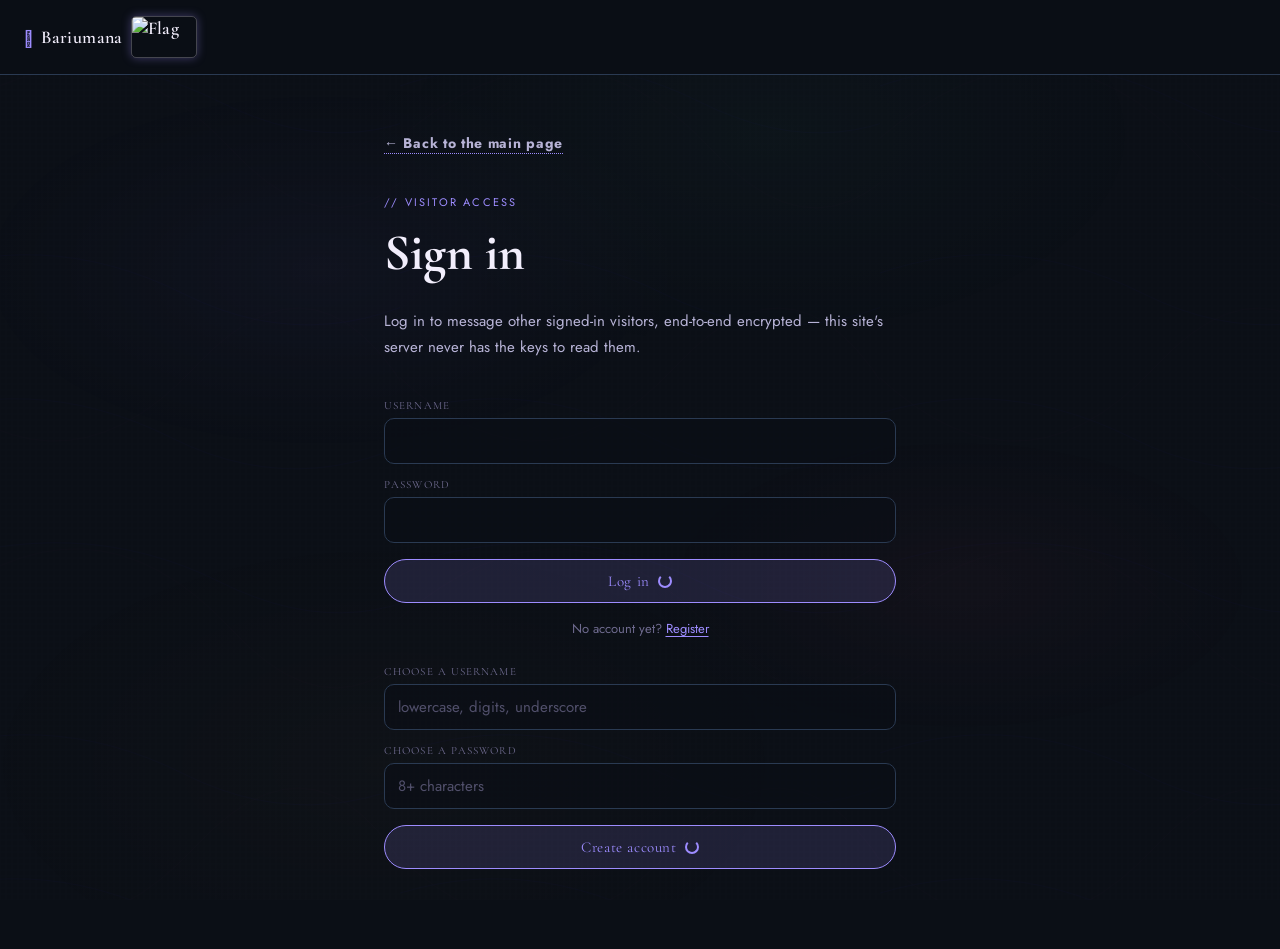
==== commit 1e281ec9: "0.0.53" ====
--- a/account/index.html
+++ b/account/index.html
@@ -18,8 +18,9 @@
 
 <header class="topic-header">
   <a href="/" class="topic-header-brand">
-    <span class="brand-glyph">❧</span>
+    <span class="brand-glyph">𒀭</span>
     <span class="brand-text">Bariumana</span>
+    <img src="flag.svg" alt="Flag" class="brand-flag" width="66" height="42">
   </a>
 </header>
 
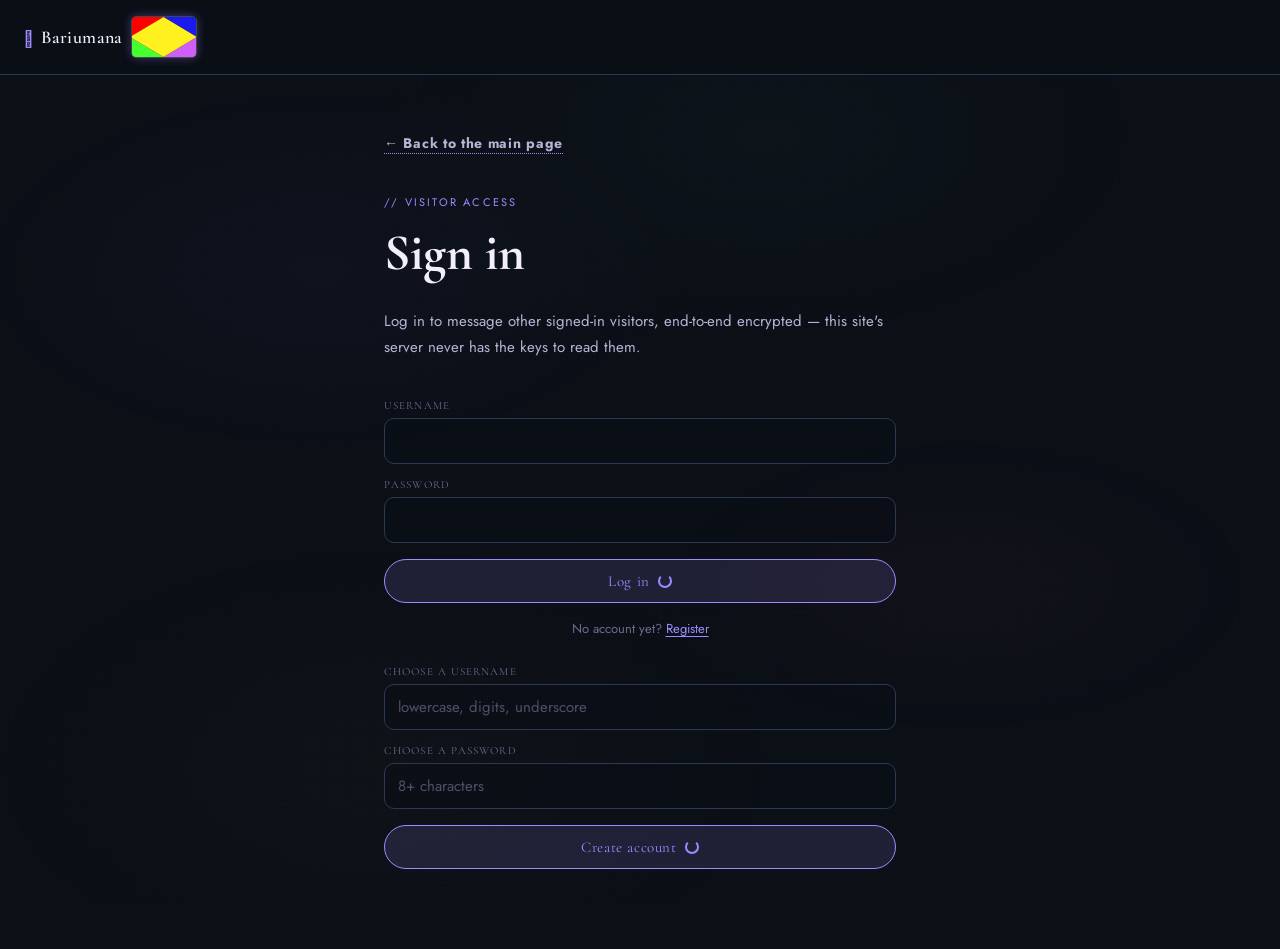
==== commit 6b625aee: "0.0.54" ====
--- a/account/index.html
+++ b/account/index.html
@@ -20,7 +20,7 @@
   <a href="/" class="topic-header-brand">
     <span class="brand-glyph">𒀭</span>
     <span class="brand-text">Bariumana</span>
-    <img src="flag.svg" alt="Flag" class="brand-flag" width="66" height="42">
+    <img src="/flag.svg" alt="Flag" class="brand-flag" width="66" height="42">
   </a>
 </header>
 
